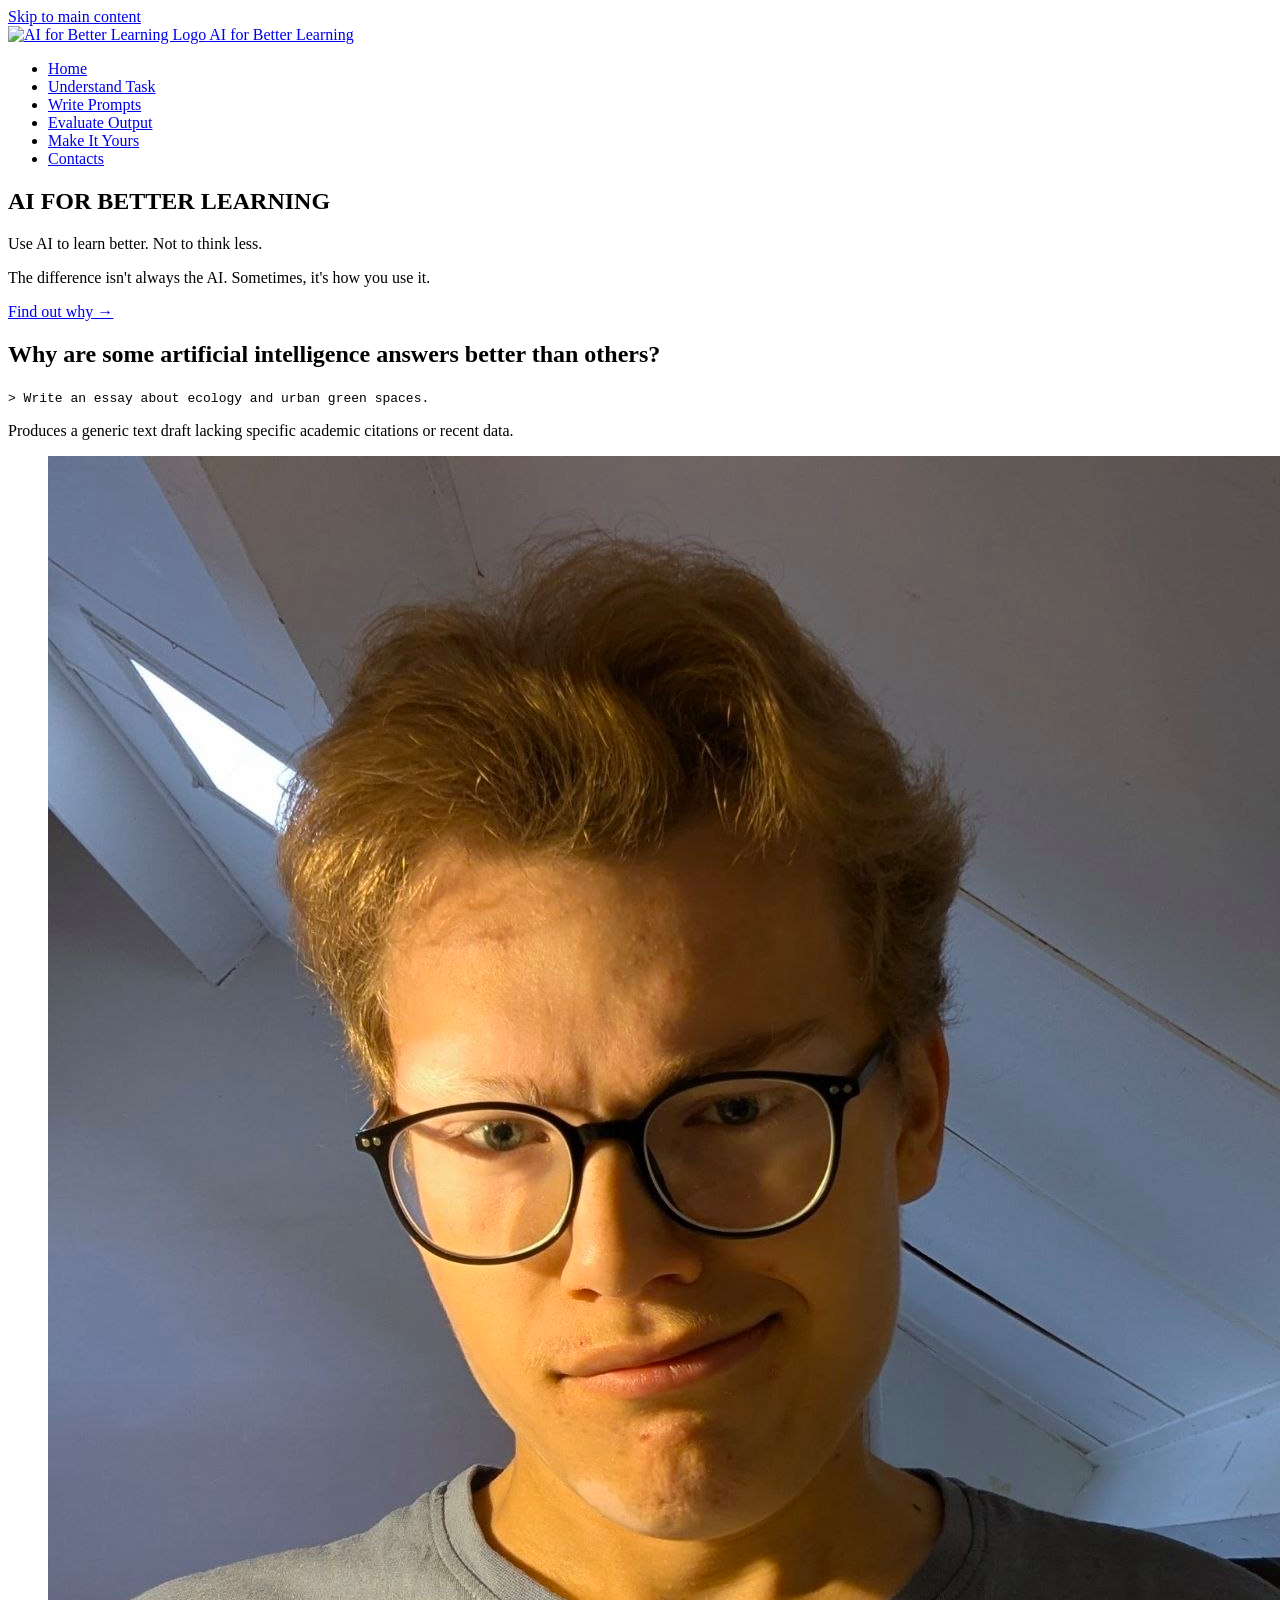
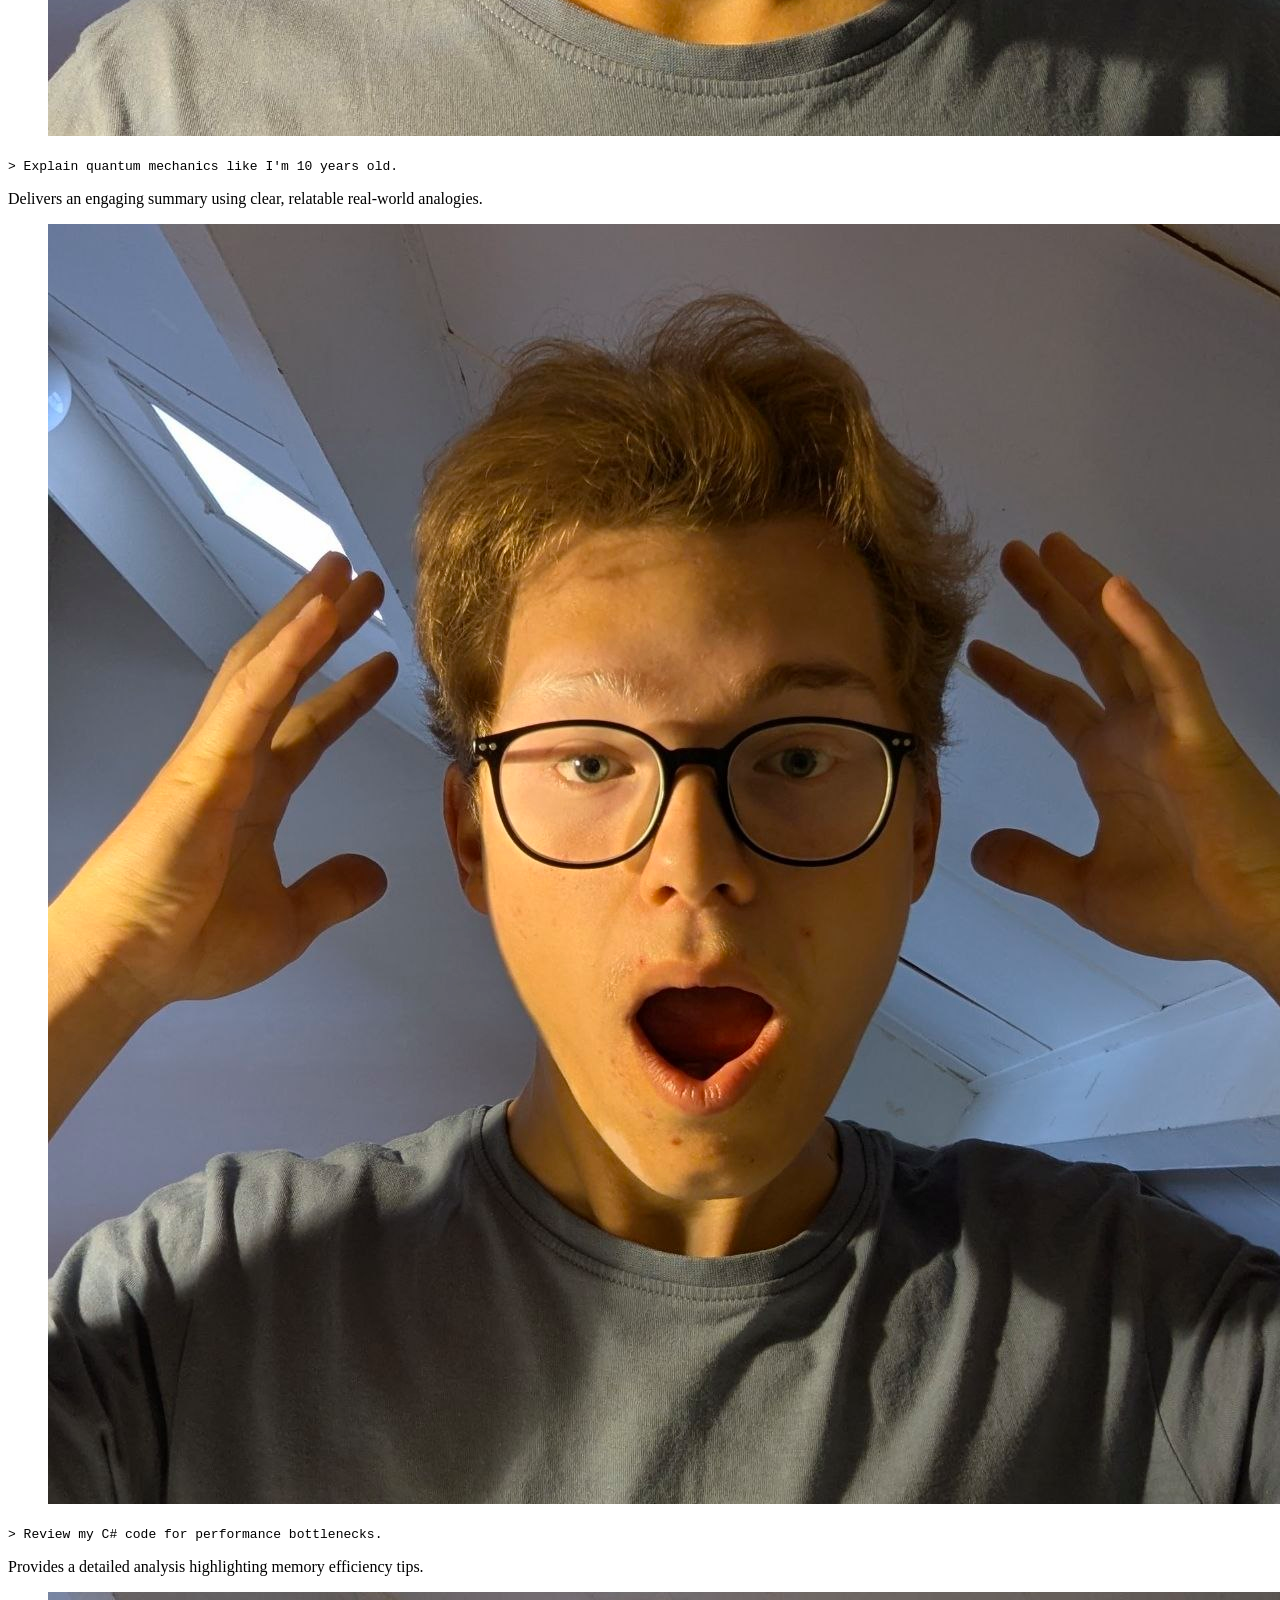
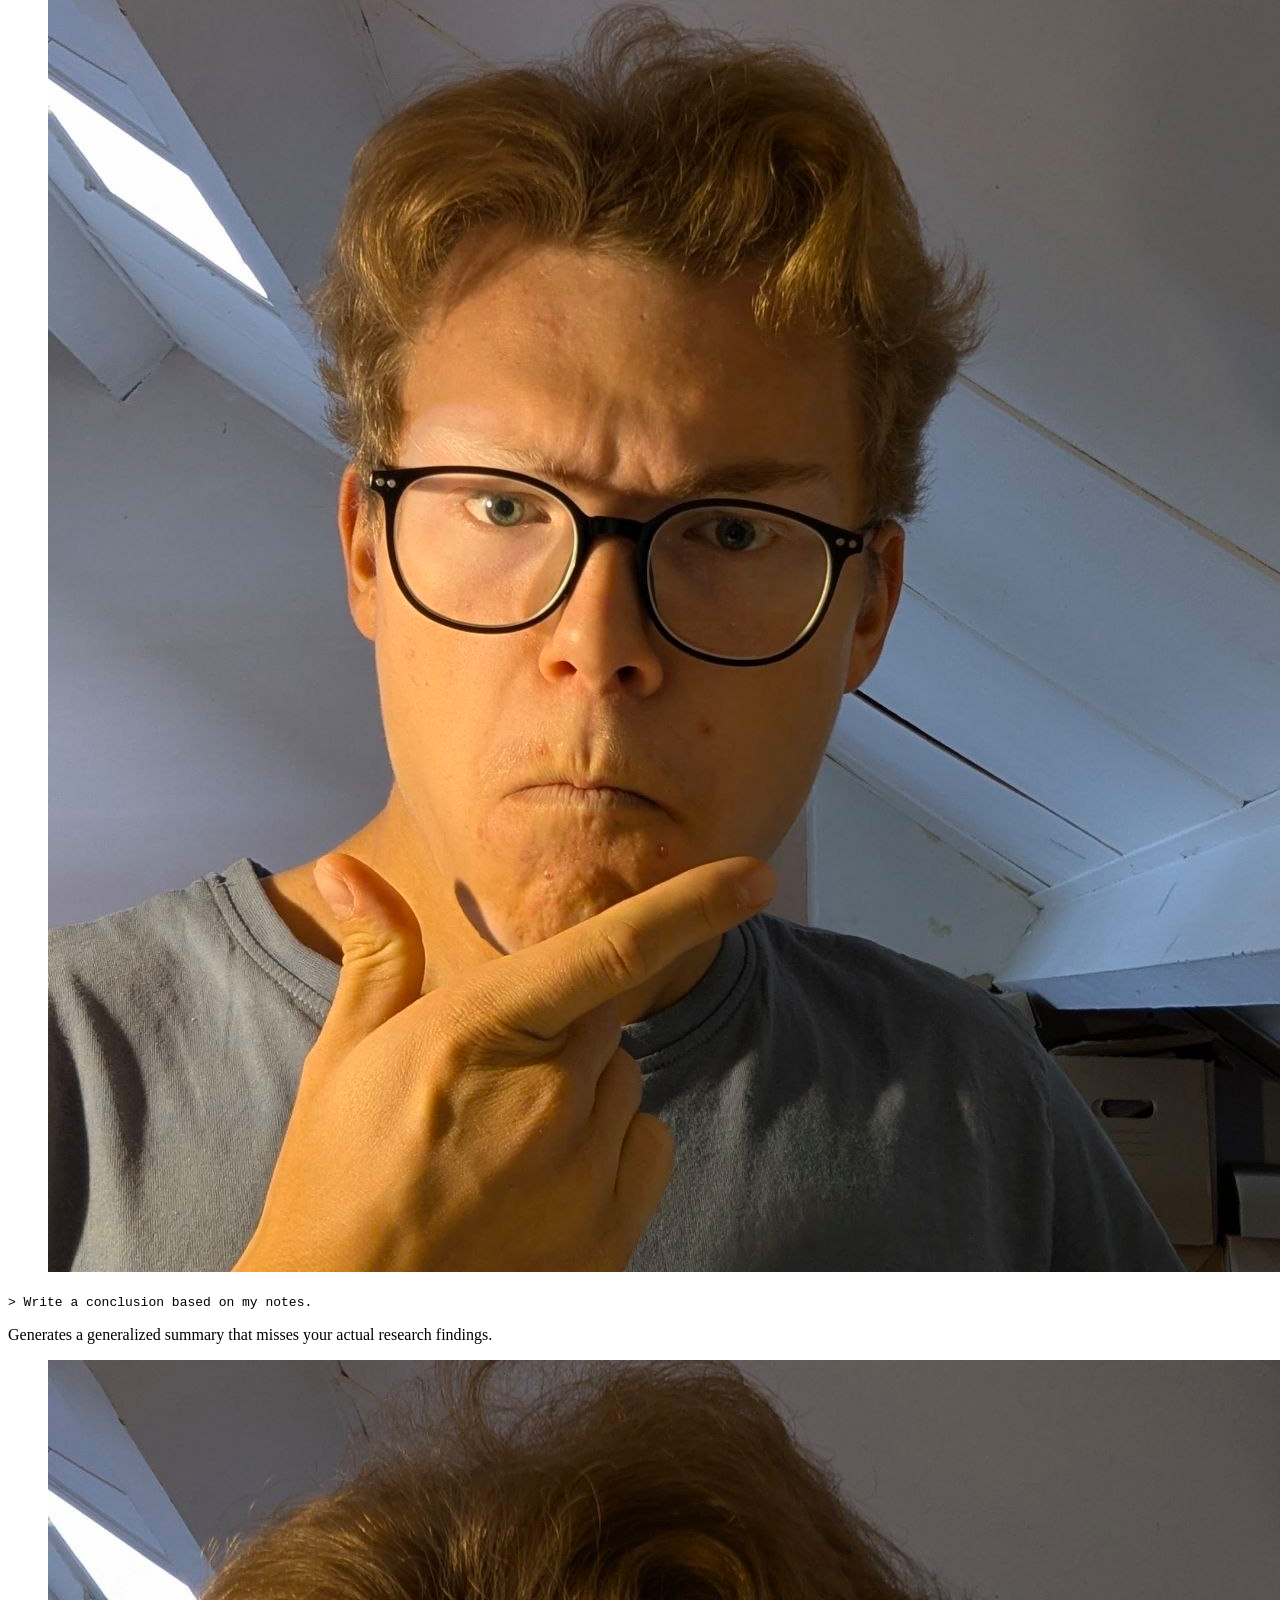
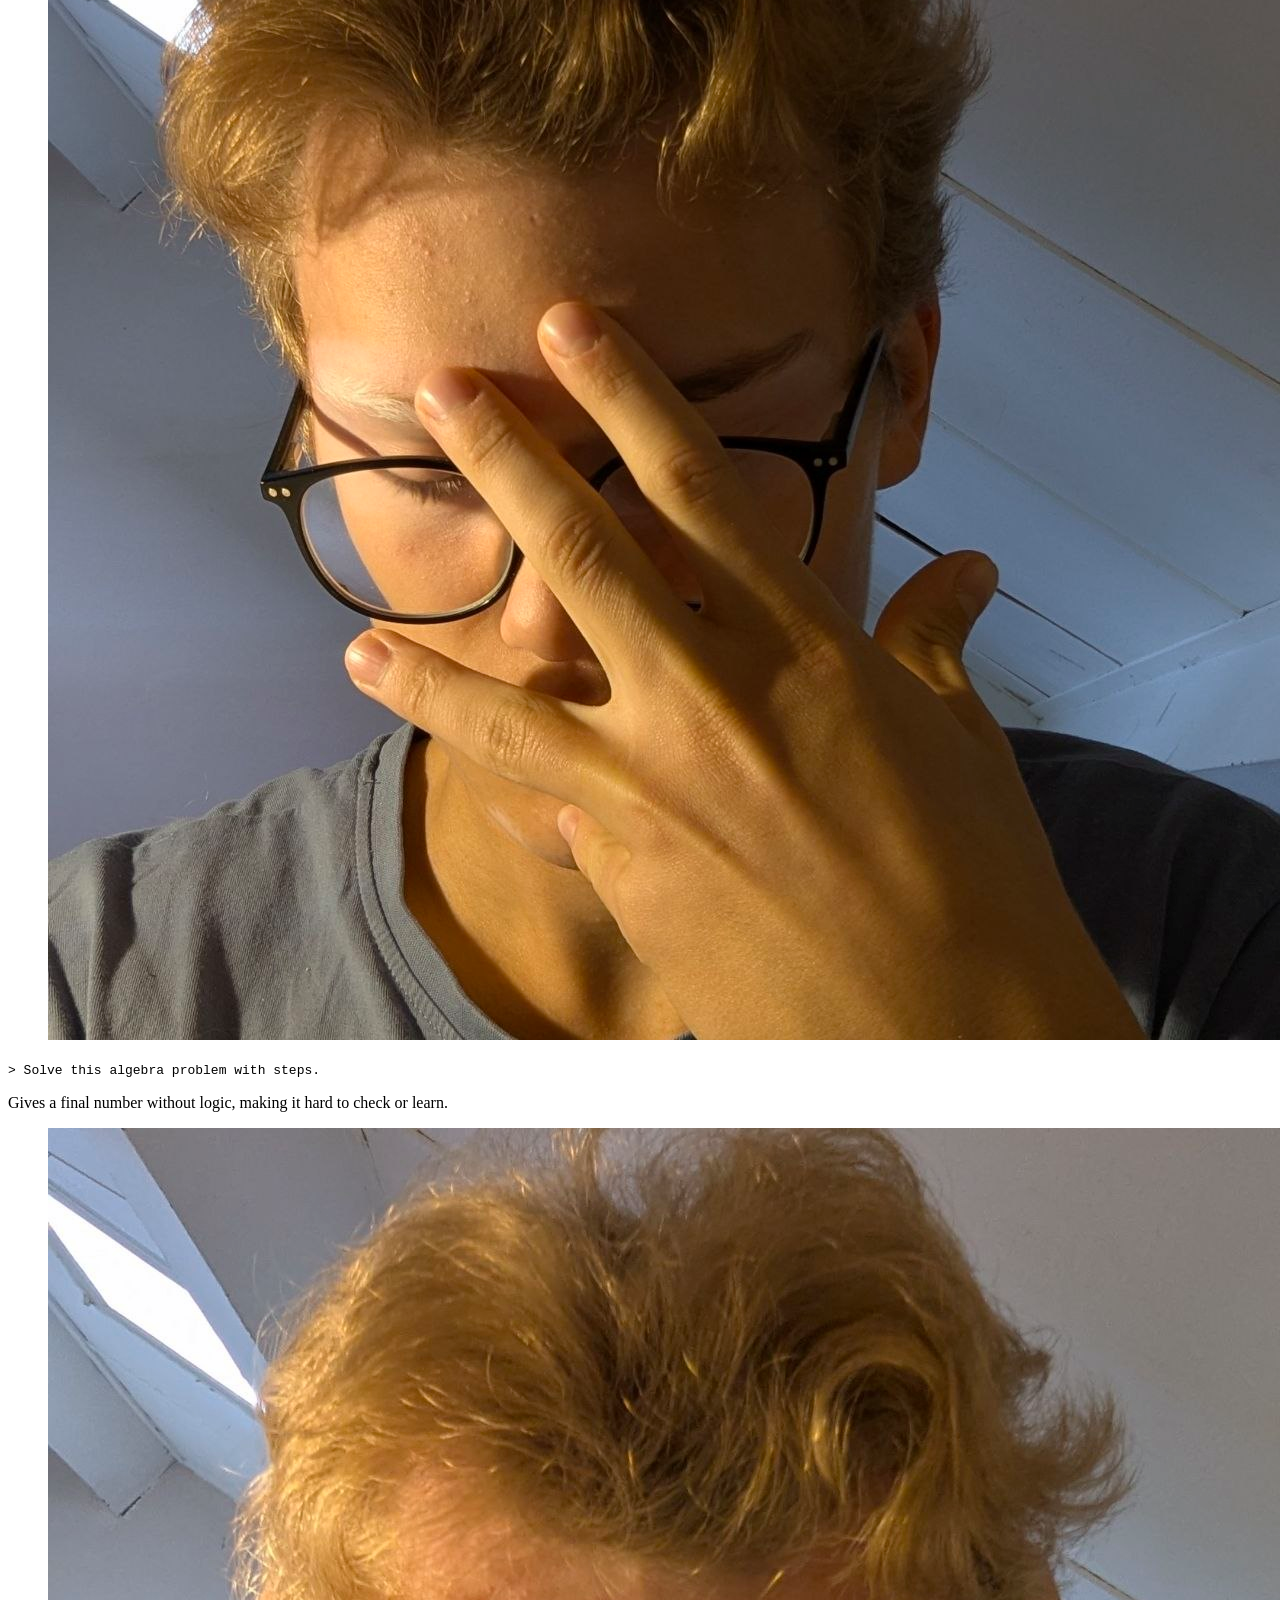
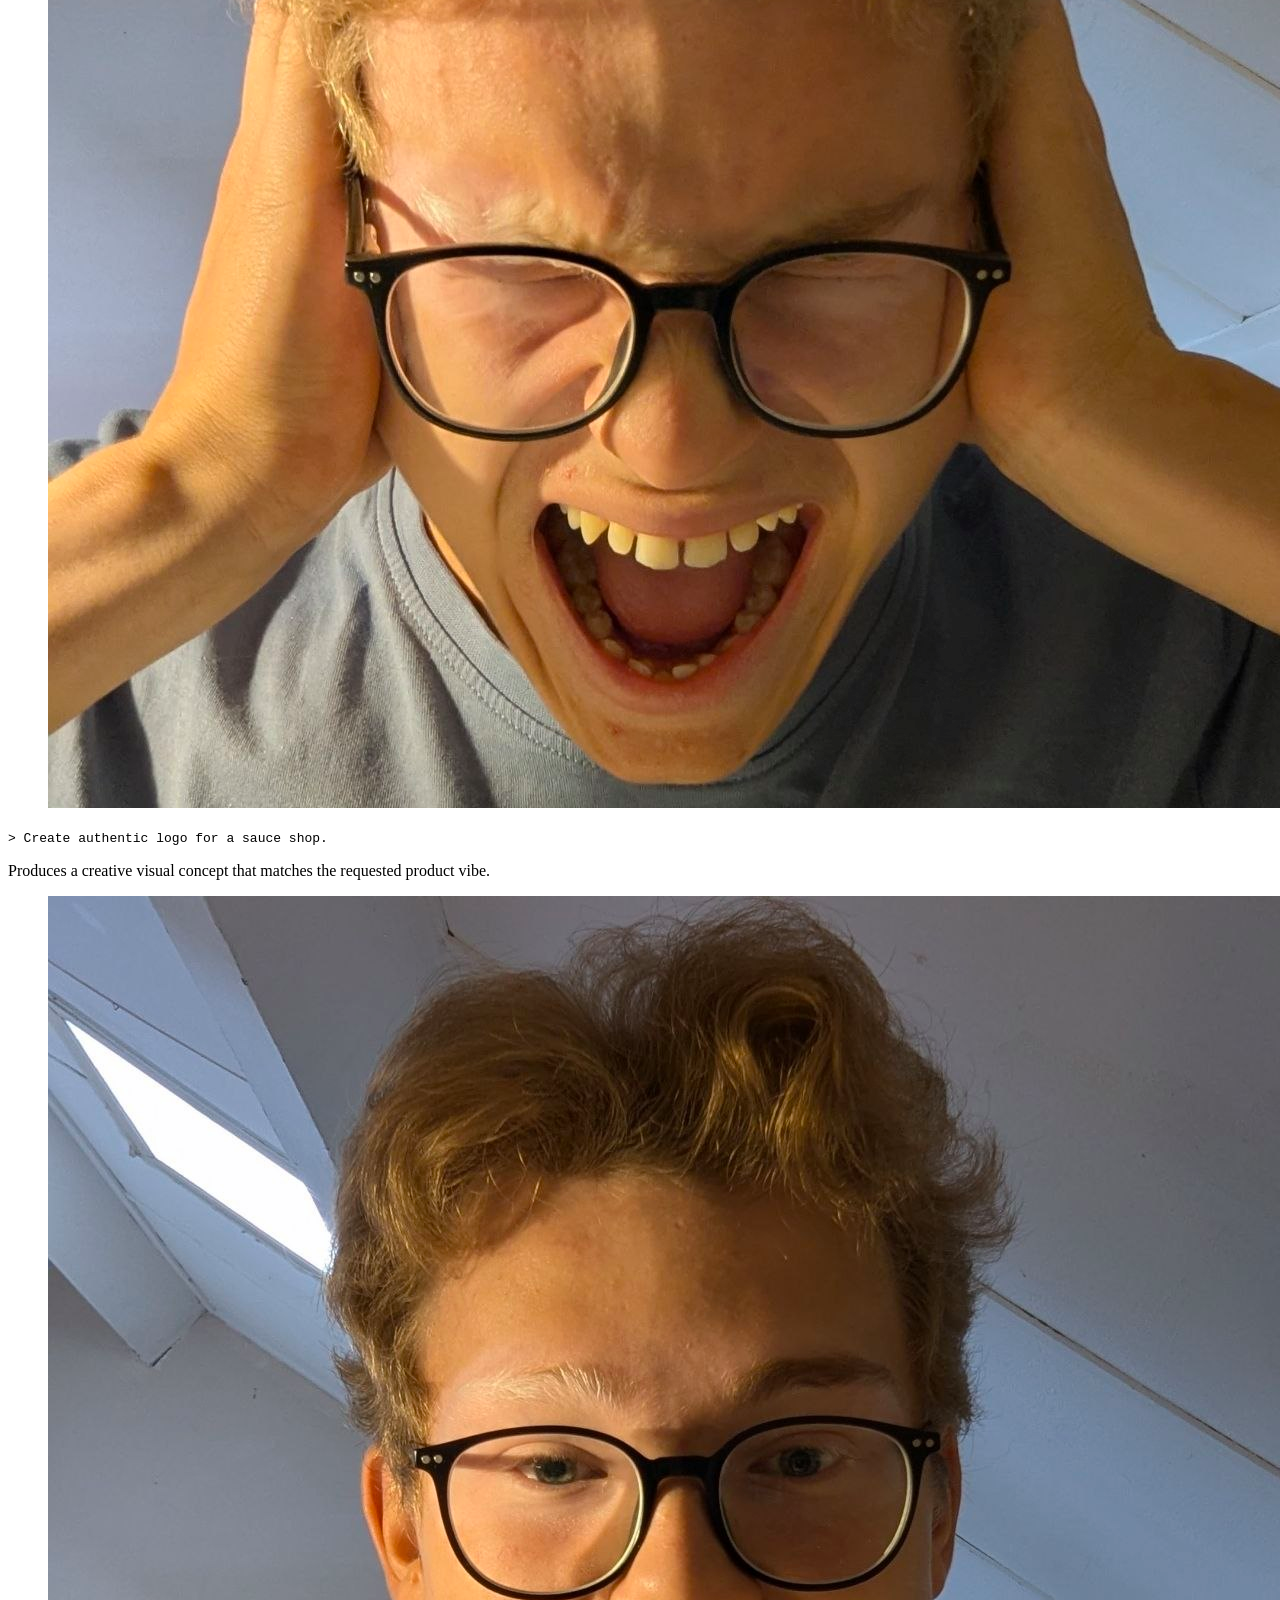
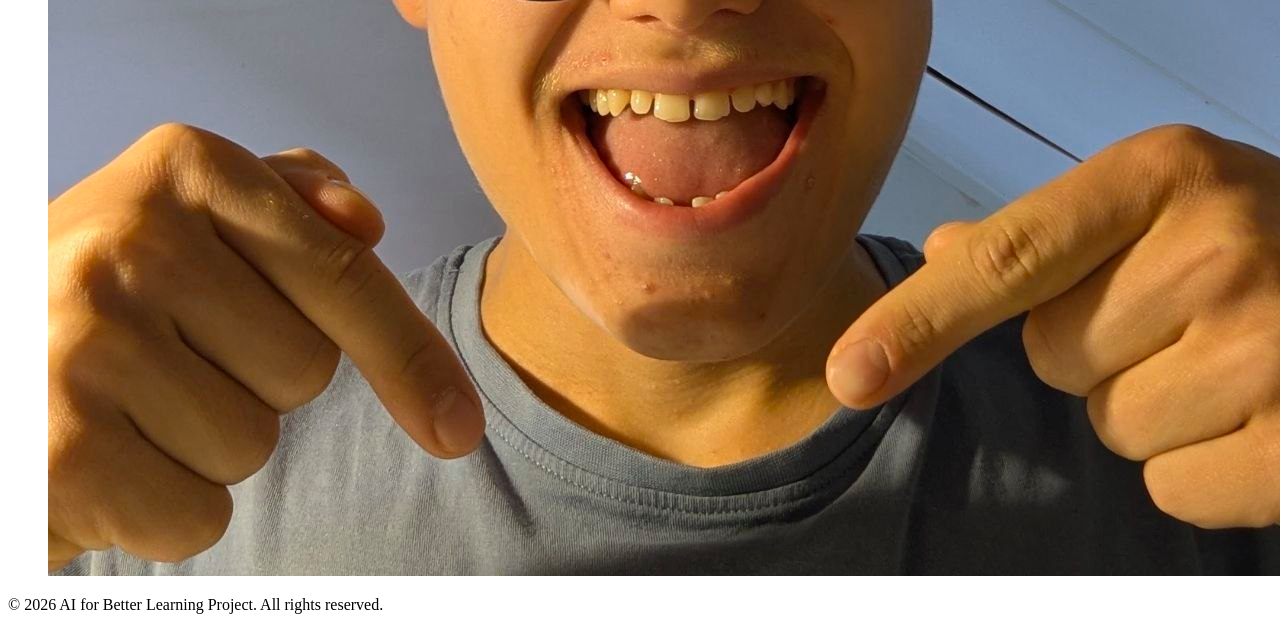
==== index.html @ 475205f5 "Added home page structure and layout Got the general structural elements in place. By that I mean th" ====
<!doctype html>
<html lang="en">
  <head>
    <meta charset="utf-8" />
    <meta name="viewport" content="width=device-width, initial-scale=1.0" />
    <title>AI for Better Learning — Home</title>
    <meta
      name="description"
      content="Learn how to use AI responsibly as a student learning assistant without replacing critical thinking."
    />
    <link rel="stylesheet" href="css/style.css" />
  </head>
  <body>
    <!-- Accessibility Skip Link -->
    <a href="#main-content" class="skip-link">Skip to main content</a>

    <!-- Header & Navigation -->
    <header class="site-header">
      <nav class="main-nav" aria-label="Main Navigation">
        <!-- Real Image Logo -->
        <a href="index.html" class="logo-container">
          <img
            src="img/logo.png"
            alt="AI for Better Learning Logo"
            class="logo-icon"
          />
          <span class="logo-text">AI for Better Learning</span>
        </a>

        <ul class="nav-links">
          <li>
            <a href="index.html" class="active" aria-current="page">Home</a>
          </li>
          <li><a href="understand_task.html">Understand Task</a></li>
          <li><a href="write_better_prompts.html">Write Prompts</a></li>
          <li><a href="evaluate_output.html">Evaluate Output</a></li>
          <li><a href="make_it_yours.html">Make It Yours</a></li>
          <li><a href="contacts.html">Contacts</a></li>
        </ul>
      </nav>
    </header>

    <!-- Main Content -->
    <main id="main-content" class="home-page">
      <!-- Top Hero Section -->
      <section class="hero-home-centered">
        <h1>AI FOR BETTER LEARNING</h1>
        <p class="hero-subtitle">Use AI to learn better. Not to think less.</p>
        <p class="hero-description">
          The difference isn't always the AI. Sometimes, it's how you use it.
        </p>

        <p class="hero-cta-wrapper">
          <a href="understand_task.html" class="btn-hero"
            >Find out why &rarr;</a
          >
        </p>
      </section>

      <!-- Prompts Showcase Section (Strictly 3 Columns, 6 Cards) -->
      <section class="prompts-showcase-section">
        <h2 class="showcase-title">
          Why are some artificial intelligence answers better than others?
        </h2>

        <div class="prompts-grid-horizontal">
          <!-- Card 1 -->
          <article class="prompt-card">
            <header class="prompt-header">
              <code
                >&gt; Write an essay about ecology and urban green spaces.</code
              >
            </header>
            <p>
              Produces a generic text draft lacking specific academic citations
              or recent data.
            </p>
            <footer class="prompt-footer">
              <figure class="card-visual">
                <img
                  src="img/Smirk.png"
                  alt="Illustration representing smirk expression"
                />
              </figure>
            </footer>
          </article>

          <!-- Card 2 -->
          <article class="prompt-card">
            <header class="prompt-header">
              <code>&gt; Explain quantum mechanics like I'm 10 years old.</code>
            </header>
            <p>
              Delivers an engaging summary using clear, relatable real-world
              analogies.
            </p>
            <footer class="prompt-footer">
              <figure class="card-visual">
                <img
                  src="img/Surprised.png"
                  alt="Illustration representing surprised expression"
                />
              </figure>
            </footer>
          </article>

          <!-- Card 3 -->
          <article class="prompt-card">
            <header class="prompt-header">
              <code>&gt; Review my C# code for performance bottlenecks.</code>
            </header>
            <p>
              Provides a detailed analysis highlighting memory efficiency tips.
            </p>
            <footer class="prompt-footer">
              <figure class="card-visual">
                <img
                  src="img/Thinking.png"
                  alt="Illustration representing thinking process"
                />
              </figure>
            </footer>
          </article>

          <!-- Card 4 -->
          <article class="prompt-card">
            <header class="prompt-header">
              <code>&gt; Write a conclusion based on my notes.</code>
            </header>
            <p>
              Generates a generalized summary that misses your actual research
              findings.
            </p>
            <footer class="prompt-footer">
              <figure class="card-visual">
                <img
                  src="img/Facepalm.png"
                  alt="Illustration representing facepalm expression"
                />
              </figure>
            </footer>
          </article>

          <!-- Card 5 -->
          <article class="prompt-card">
            <header class="prompt-header">
              <code>&gt; Solve this algebra problem with steps.</code>
            </header>
            <p>
              Gives a final number without logic, making it hard to check or
              learn.
            </p>
            <footer class="prompt-footer">
              <figure class="card-visual">
                <img
                  src="img/Screaming.png"
                  alt="Illustration representing screaming expression"
                />
              </figure>
            </footer>
          </article>

          <!-- Card 6 -->
          <article class="prompt-card">
            <header class="prompt-header">
              <code>&gt; Create authentic logo for a sauce shop.</code>
            </header>
            <p>
              Produces a creative visual concept that matches the requested
              product vibe.
            </p>
            <footer class="prompt-footer">
              <figure class="card-visual">
                <img
                  src="img/Joyful.png"
                  alt="Illustration of creative success"
                />
              </figure>
            </footer>
          </article>
        </div>
      </section>
    </main>

    <!-- Footer -->
    <footer class="site-footer">
      <p>&copy; 2026 AI for Better Learning Project. All rights reserved.</p>
    </footer>
  </body>
</html>
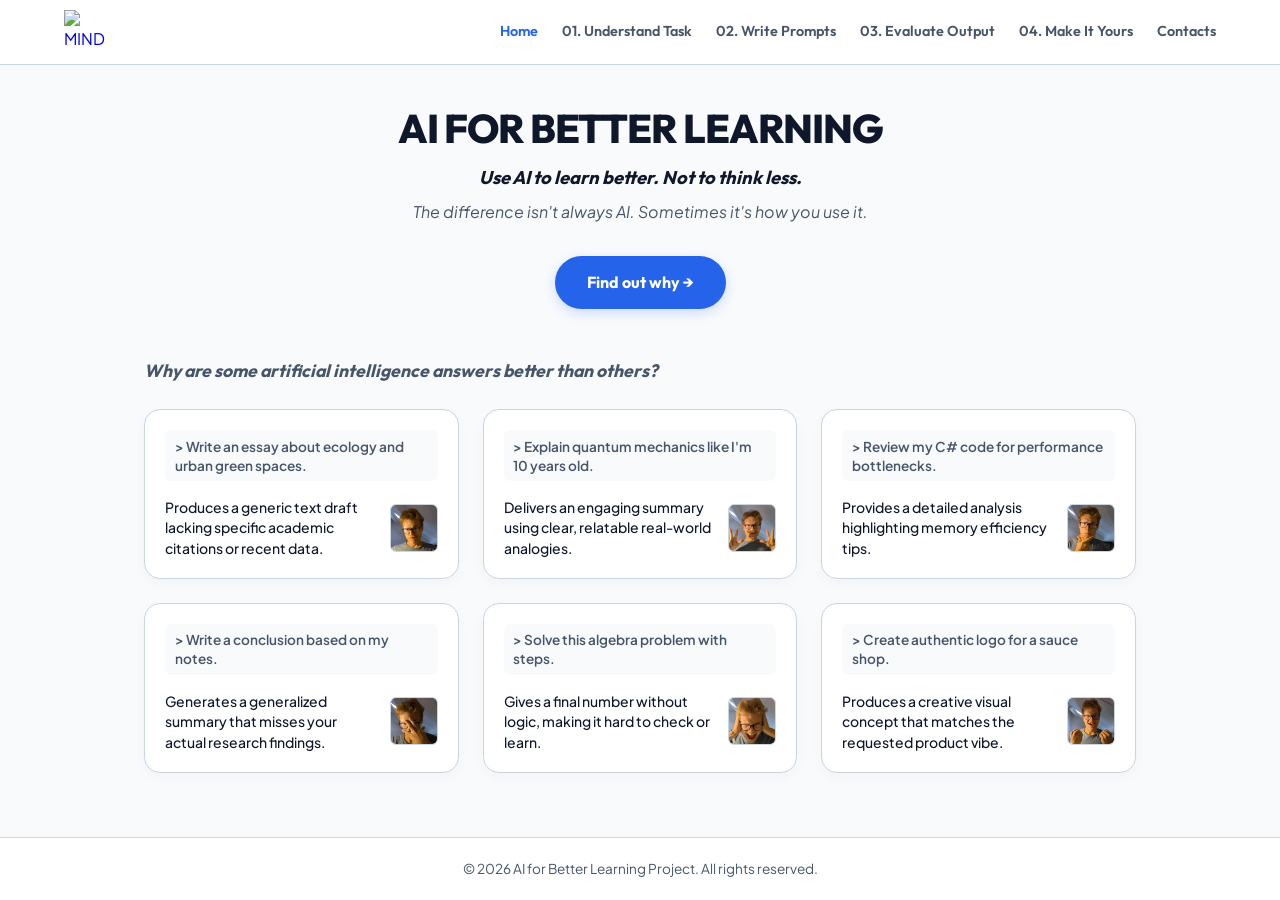
==== commit 8e7cdb98: "Finally, finished with first (home) page The homepage is now adapted for both desktop and mobile. It" ====
--- a/index.html
+++ b/index.html
@@ -3,11 +3,11 @@
   <head>
     <meta charset="utf-8" />
     <meta name="viewport" content="width=device-width, initial-scale=1.0" />
-    <title>AI for Better Learning — Home</title>
     <meta
       name="description"
-      content="Learn how to use AI responsibly as a student learning assistant without replacing critical thinking."
+      content="Learn how to use AI responsibly as a student for learning purposes without replacing your own critical thinking ability."
     />
+    <title>AI for Better Learning</title>
     <link rel="stylesheet" href="css/style.css" />
   </head>
   <body>
@@ -17,168 +17,170 @@
     <!-- Header & Navigation -->
     <header class="site-header">
       <nav class="main-nav" aria-label="Main Navigation">
-        <!-- Real Image Logo -->
+        <!-- Logo -->
         <a href="index.html" class="logo-container">
-          <img
-            src="img/logo.png"
-            alt="AI for Better Learning Logo"
-            class="logo-icon"
-          />
-          <span class="logo-text">AI for Better Learning</span>
+          <img src="img/logo.png" alt="MIND aid logo" class="logo-icon" />
         </a>
 
-        <ul class="nav-links">
+        <!-- Desktop Navigation -->
+        <ul class="desktop-nav-links">
           <li>
             <a href="index.html" class="active" aria-current="page">Home</a>
           </li>
-          <li><a href="understand_task.html">Understand Task</a></li>
-          <li><a href="write_better_prompts.html">Write Prompts</a></li>
-          <li><a href="evaluate_output.html">Evaluate Output</a></li>
-          <li><a href="make_it_yours.html">Make It Yours</a></li>
+          <li><a href="understand_task.html">01. Understand Task</a></li>
+          <li><a href="write_better_prompts.html">02. Write Prompts</a></li>
+          <li><a href="evaluate_output.html">03. Evaluate Output</a></li>
+          <li><a href="make_it_yours.html">04. Make It Yours</a></li>
           <li><a href="contacts.html">Contacts</a></li>
         </ul>
+
+        <!-- Mobile Navigation -->
+        <details class="mobile-menu-details">
+          <summary class="burger-button" aria-label="Toggle navigation menu">
+            <span aria-hidden="true">☰</span>
+          </summary>
+          <ul class="mobile-nav-links">
+            <li>
+              <a href="index.html" class="active" aria-current="page">Home</a>
+            </li>
+            <li><a href="understand_task.html">01. Understand Task</a></li>
+            <li><a href="write_better_prompts.html">02. Write Prompts</a></li>
+            <li><a href="evaluate_output.html">03. Evaluate Output</a></li>
+            <li><a href="make_it_yours.html">04. Make It Yours</a></li>
+            <li><a href="contacts.html">Contacts</a></li>
+          </ul>
+        </details>
       </nav>
     </header>
 
     <!-- Main Content -->
     <main id="main-content" class="home-page">
-      <!-- Top Hero Section -->
+      <!-- Hero Section -->
       <section class="hero-home-centered">
         <h1>AI FOR BETTER LEARNING</h1>
         <p class="hero-subtitle">Use AI to learn better. Not to think less.</p>
         <p class="hero-description">
-          The difference isn't always the AI. Sometimes, it's how you use it.
+          The difference isn't always AI. Sometimes it's how you use it.
         </p>
-
-        <p class="hero-cta-wrapper">
-          <a href="understand_task.html" class="btn-hero"
-            >Find out why &rarr;</a
-          >
-        </p>
+        <a href="understand_task.html" class="button-hero">Find out why →</a>
       </section>
 
-      <!-- Prompts Showcase Section (Strictly 3 Columns, 6 Cards) -->
+      <!-- Prompts Showcase Section -->
       <section class="prompts-showcase-section">
         <h2 class="showcase-title">
           Why are some artificial intelligence answers better than others?
         </h2>
 
-        <div class="prompts-grid-horizontal">
+        <section class="prompts-grid-horizontal">
           <!-- Card 1 -->
           <article class="prompt-card">
             <header class="prompt-header">
               <code
-                >&gt; Write an essay about ecology and urban green spaces.</code
+                >> Write an essay about ecology and urban green spaces.</code
               >
             </header>
             <p>
               Produces a generic text draft lacking specific academic citations
               or recent data.
             </p>
-            <footer class="prompt-footer">
-              <figure class="card-visual">
-                <img
-                  src="img/Smirk.png"
-                  alt="Illustration representing smirk expression"
-                />
-              </figure>
-            </footer>
+            <figure class="card-visual">
+              <img
+                src="img/Smirk.png"
+                alt="A personalized facial expression showing staying skeptical after mixed response."
+                class="reaction-img"
+              />
+            </figure>
           </article>
 
           <!-- Card 2 -->
           <article class="prompt-card">
             <header class="prompt-header">
-              <code>&gt; Explain quantum mechanics like I'm 10 years old.</code>
+              <code>> Explain quantum mechanics like I'm 10 years old.</code>
             </header>
             <p>
               Delivers an engaging summary using clear, relatable real-world
               analogies.
             </p>
-            <footer class="prompt-footer">
-              <figure class="card-visual">
-                <img
-                  src="img/Surprised.png"
-                  alt="Illustration representing surprised expression"
-                />
-              </figure>
-            </footer>
+            <figure class="card-visual">
+              <img
+                src="img/Victory.png"
+                alt="A personalized facial expression showing satisfaction of achieving a goal because of useful response."
+                class="reaction-img"
+              />
+            </figure>
           </article>
 
           <!-- Card 3 -->
           <article class="prompt-card">
             <header class="prompt-header">
-              <code>&gt; Review my C# code for performance bottlenecks.</code>
+              <code>> Review my C# code for performance bottlenecks.</code>
             </header>
             <p>
               Provides a detailed analysis highlighting memory efficiency tips.
             </p>
-            <footer class="prompt-footer">
-              <figure class="card-visual">
-                <img
-                  src="img/Thinking.png"
-                  alt="Illustration representing thinking process"
-                />
-              </figure>
-            </footer>
+            <figure class="card-visual">
+              <img
+                src="img/Thinking.png"
+                alt="A personalized facial expression showing thinking process after meaningful response."
+                class="reaction-img"
+              />
+            </figure>
           </article>
 
           <!-- Card 4 -->
           <article class="prompt-card">
             <header class="prompt-header">
-              <code>&gt; Write a conclusion based on my notes.</code>
+              <code>> Write a conclusion based on my notes.</code>
             </header>
             <p>
               Generates a generalized summary that misses your actual research
               findings.
             </p>
-            <footer class="prompt-footer">
-              <figure class="card-visual">
-                <img
-                  src="img/Facepalm.png"
-                  alt="Illustration representing facepalm expression"
-                />
-              </figure>
-            </footer>
+            <figure class="card-visual">
+              <img
+                src="img/Facepalm.png"
+                alt="A personalized facial expression showing deep disappointment in response."
+                class="reaction-img"
+              />
+            </figure>
           </article>
 
           <!-- Card 5 -->
           <article class="prompt-card">
             <header class="prompt-header">
-              <code>&gt; Solve this algebra problem with steps.</code>
+              <code>> Solve this algebra problem with steps.</code>
             </header>
             <p>
               Gives a final number without logic, making it hard to check or
               learn.
             </p>
-            <footer class="prompt-footer">
-              <figure class="card-visual">
-                <img
-                  src="img/Screaming.png"
-                  alt="Illustration representing screaming expression"
-                />
-              </figure>
-            </footer>
+            <figure class="card-visual">
+              <img
+                src="img/Screaming.png"
+                alt="A personalized facial expression showing a wide open mouth from anger from misleading response."
+                class="reaction-img"
+              />
+            </figure>
           </article>
 
           <!-- Card 6 -->
           <article class="prompt-card">
             <header class="prompt-header">
-              <code>&gt; Create authentic logo for a sauce shop.</code>
+              <code>> Create authentic logo for a sauce shop.</code>
             </header>
             <p>
               Produces a creative visual concept that matches the requested
               product vibe.
             </p>
-            <footer class="prompt-footer">
-              <figure class="card-visual">
-                <img
-                  src="img/Joyful.png"
-                  alt="Illustration of creative success"
-                />
-              </figure>
-            </footer>
+            <figure class="card-visual">
+              <img
+                src="img/Hyped.png"
+                alt="A personalized facial expression showing intense excitement after incredible response."
+                class="reaction-img"
+              />
+            </figure>
           </article>
-        </div>
+        </section>
       </section>
     </main>
 
--- a/css/style.css
+++ b/css/style.css
@@ -0,0 +1,415 @@
+@import url('https://fonts.googleapis.com/css2?family=Outfit:wght@100..900&family=Plus+Jakarta+Sans:ital,wght@0,200..800;1,200..800&display=swap');
+
+/* Root Variables */
+:root {
+    --font-heading: 'Outfit', system-ui, sans-serif;
+    --font-body: 'Plus Jakarta Sans', system-ui, sans-serif;
+    --brand-blue: #2563eb;
+    --brand-blue-hover: #1d4ed8;
+    --text-primary: #0f172a;
+    --text-muted: #475569;
+    --background-color: #f8fafc;
+    --card-background: #ffffff;
+    --border-light: #cbd5e1;
+    --radius-md: 1rem;
+    --radius-pill: 9999px;
+    --shadow-sm: 0 4px 12px rgba(0, 0, 0, 0.03);
+    --shadow-md: 0 6px 16px rgba(0, 0, 0, 0.06);
+}
+
+/* Global Reset */
+* {
+    box-sizing: border-box;
+    margin: 0;
+    padding: 0;
+}
+
+body {
+    font-family: var(--font-body);
+    background-color: var(--background-color);
+    color: var(--text-primary);
+    line-height: 1.6;
+}
+
+/* Accessibility Skip Link */
+.skip-link {
+    position: absolute;
+    top: -9999px;
+    left: -9999px;
+    background: var(--brand-blue);
+    color: white;
+    padding: 0.5rem 1rem;
+    z-index: 100;
+    text-decoration: none;
+    font-weight: 700;
+}
+
+.skip-link:focus {
+    top: 0;
+    left: 0;
+}
+
+/* Header & Navigation */
+.site-header {
+    background-color: #ffffff;
+    border-bottom: 1px solid var(--border-light);
+    position: sticky;
+    top: 0;
+}
+
+.main-nav {
+    max-width: 75rem;
+    margin: 0 auto;
+    padding: 0.6rem 1.5rem;
+    display: flex;
+    justify-content: space-between;
+    align-items: center;
+}
+
+/* Logo */
+.logo-container {
+    display: inline-flex;
+    align-items: center;
+    text-decoration: none;
+    flex-shrink: 0;
+}
+
+.logo-icon {
+    width: 2.8rem;
+    height: 2.8rem;
+    object-fit: contain;
+}
+
+/* Desktop Navigation */
+.desktop-nav-links {
+    display: flex;
+    list-style: none;
+    align-items: center;
+    justify-content: flex-end;
+    gap: 1.5rem;
+}
+
+.desktop-nav-links a {
+    display: block;
+    text-decoration: none;
+    font-family: var(--font-heading);
+    font-size: 0.9rem;
+    font-weight: 600;
+    color: var(--text-muted);
+    white-space: nowrap;
+}
+
+.desktop-nav-links a:hover,
+.desktop-nav-links a.active {
+    color: var(--brand-blue);
+}
+
+/* Mobile Navigation */
+.mobile-menu-details {
+    display: none;
+}
+
+.burger-button {
+    display: none;
+}
+
+/* Keyboard Accessibility */
+.desktop-nav-links a:focus-visible,
+.mobile-nav-links a:focus-visible,
+.burger-button:focus-visible,
+.logo-container:focus-visible {
+    outline: 2px solid var(--brand-blue);
+    outline-offset: 4px;
+    border-radius: 0.25rem;
+}
+
+/* Main Layout */
+.home-page {
+    max-width: 65rem;
+    margin: 0 auto;
+    padding: 0 1.5rem;
+}
+
+/* Hero Section */
+.hero-home-centered {
+    text-align: center;
+    padding: 2.5rem 1rem 3rem 1rem;
+    max-width: 45rem;
+    margin: 0 auto;
+}
+
+.hero-home-centered h1 {
+    font-family: var(--font-heading);
+    font-size: 2.5rem;
+    font-weight: 800;
+    letter-spacing: -0.025em;
+    color: var(--text-primary);
+    line-height: 1.15;
+    margin-bottom: 0.75rem;
+}
+
+.hero-home-centered .hero-subtitle {
+    font-family: var(--font-heading);
+    font-size: 1.15rem;
+    font-weight: 700;
+    color: var(--text-primary);
+    margin-bottom: 0.4rem;
+    font-style: italic;
+}
+
+.hero-home-centered .hero-description {
+    font-size: 1rem;
+    color: var(--text-muted);
+    margin-bottom: 2rem;
+    font-style: italic;
+}
+
+/* CTA Button */
+.button-hero {
+    display: inline-block;
+    background-color: var(--brand-blue);
+    color: #ffffff;
+    font-weight: 700;
+    font-size: 1rem;
+    padding: 0.85rem 2rem;
+    border-radius: var(--radius-pill);
+    text-decoration: none;
+    font-family: var(--font-heading);
+    box-shadow: 0 4px 12px rgba(37, 99, 235, 0.2);
+}
+
+.button-hero:hover {
+    background-color: var(--brand-blue-hover);
+    transform: translateY(-2px);
+}
+
+/* Prompts Showcase Section */
+.prompts-showcase-section {
+    margin-bottom: 4rem;
+}
+
+.showcase-title {
+    font-family: var(--font-heading);
+    font-size: 1.1rem;
+    font-weight: 700;
+    color: var(--text-muted);
+    margin-bottom: 1.5rem;
+    font-style: italic;
+}
+
+/* Prompts Grid */
+.prompts-grid-horizontal {
+    display: grid;
+    grid-template-columns: repeat(3, 1fr);
+    gap: 1.5rem;
+}
+
+/* Prompt Cards */
+.prompt-card {
+    background-color: var(--card-background);
+    border: 1px solid var(--border-light);
+    border-radius: var(--radius-md);
+    padding: 1.25rem;
+    box-shadow: var(--shadow-sm);
+    display: grid;
+    grid-template-columns: 1fr auto;
+    grid-template-rows: auto auto;
+    column-gap: 1rem;
+    row-gap: 1rem;
+    align-items: center;
+}
+
+.prompt-card:hover {
+    transform: translateY(-0.15rem);
+    box-shadow: var(--shadow-md);
+}
+
+/* Prompt Header */
+.prompt-header {
+    grid-column: 1 / -1;
+}
+
+.prompt-header code {
+    font-family: var(--font-body);
+    font-size: 0.85rem;
+    color: #475569;
+    background-color: #f8fafc;
+    padding: 0.4rem 0.6rem;
+    border-radius: 0.375rem;
+    display: block;
+    font-weight: 600;
+    line-height: 1.4;
+}
+
+/* Answer on the Left */
+.prompt-card>p {
+    font-size: 0.875rem;
+    color: var(--text-primary);
+    font-weight: 500;
+    line-height: 1.45;
+    grid-column: 1;
+    grid-row: 2;
+    margin: 0;
+}
+
+/* Illustration on the Right */
+.prompt-card>.card-visual {
+    grid-column: 2;
+    grid-row: 2;
+    margin: 0;
+    align-self: center;
+}
+
+.card-visual img {
+    display: block;
+    width: auto;
+    max-width: 4.8rem;
+    height: 3rem;
+    object-fit: contain;
+    border-radius: 0.375rem;
+    border: 1px solid var(--border-light);
+    background-color: var(--background-color);
+}
+
+/* Footer */
+.site-footer {
+    width: 100%;
+    background-color: #ffffff;
+    border-top: 1px solid var(--border-light);
+    text-align: center;
+    padding: 1.25rem 1.5rem;
+    color: var(--text-muted);
+    font-size: 0.85rem;
+    margin-top: 3rem;
+}
+
+/* Responsive Mobile Adaptation */
+@media (max-width: 48rem) {
+    .main-nav {
+        flex-direction: row;
+        justify-content: space-between;
+        align-items: center;
+        padding: 0.75rem 1rem;
+    }
+
+    .logo-icon {
+        width: 2.4rem;
+        height: 2.4rem;
+    }
+
+    .desktop-nav-links {
+        display: none;
+    }
+
+    .mobile-menu-details {
+        display: block;
+        position: relative;
+    }
+
+    .burger-button {
+        display: block;
+        list-style: none;
+        background: none;
+        border: none;
+        font-size: 1.8rem;
+        color: var(--text-primary);
+        cursor: pointer;
+        padding: 0.25rem;
+    }
+
+    .burger-button::-webkit-details-marker {
+        display: none;
+    }
+
+    .mobile-nav-links {
+        display: none;
+        list-style: none;
+    }
+
+    .mobile-menu-details[open] .mobile-nav-links {
+        display: flex;
+        flex-direction: column;
+        align-items: flex-start;
+        position: absolute;
+        top: calc(100% + 0.75rem);
+        right: -0.5rem;
+        width: 16rem;
+        padding: 1rem 1.25rem;
+        background-color: #ffffff;
+        border: 1px solid var(--border-light);
+        border-radius: 0.75rem;
+        box-shadow: 0 10px 25px rgba(0, 0, 0, 0.1);
+        gap: 0.75rem;
+    }
+
+    .mobile-nav-links li {
+        width: 100%;
+    }
+
+    .mobile-nav-links a {
+        display: block;
+        padding: 0.4rem 0;
+        text-decoration: none;
+        font-family: var(--font-heading);
+        font-size: 0.95rem;
+        font-weight: 600;
+        color: var(--text-muted);
+    }
+
+    .mobile-nav-links a:hover,
+    .mobile-nav-links a.active {
+        color: var(--brand-blue);
+    }
+
+    .hero-home-centered {
+        padding: 2rem 1rem;
+    }
+
+    .hero-home-centered h1 {
+        font-size: 1.85rem;
+    }
+
+    .prompts-grid-horizontal {
+        grid-template-columns: 1fr;
+        gap: 1.25rem;
+    }
+
+    .prompt-card {
+        padding: 1rem;
+        display: grid;
+        grid-template-columns: 1fr auto;
+        grid-template-rows: auto auto;
+        column-gap: 0.75rem;
+        row-gap: 0.75rem;
+        align-items: center;
+    }
+
+    .prompt-header {
+        grid-column: 1 / -1;
+    }
+
+    .prompt-card>p {
+        grid-column: 1;
+        grid-row: 2;
+        font-size: 0.85rem;
+        margin: 0;
+    }
+
+    .prompt-card>.card-visual {
+        grid-column: 2;
+        grid-row: 2;
+        margin: 0;
+        align-self: center;
+    }
+
+    .card-visual img {
+        max-width: 3.8rem;
+        height: 2.6rem;
+    }
+
+    .site-footer {
+        padding: 1rem;
+        font-size: 0.8rem;
+        text-align: center;
+    }
+}
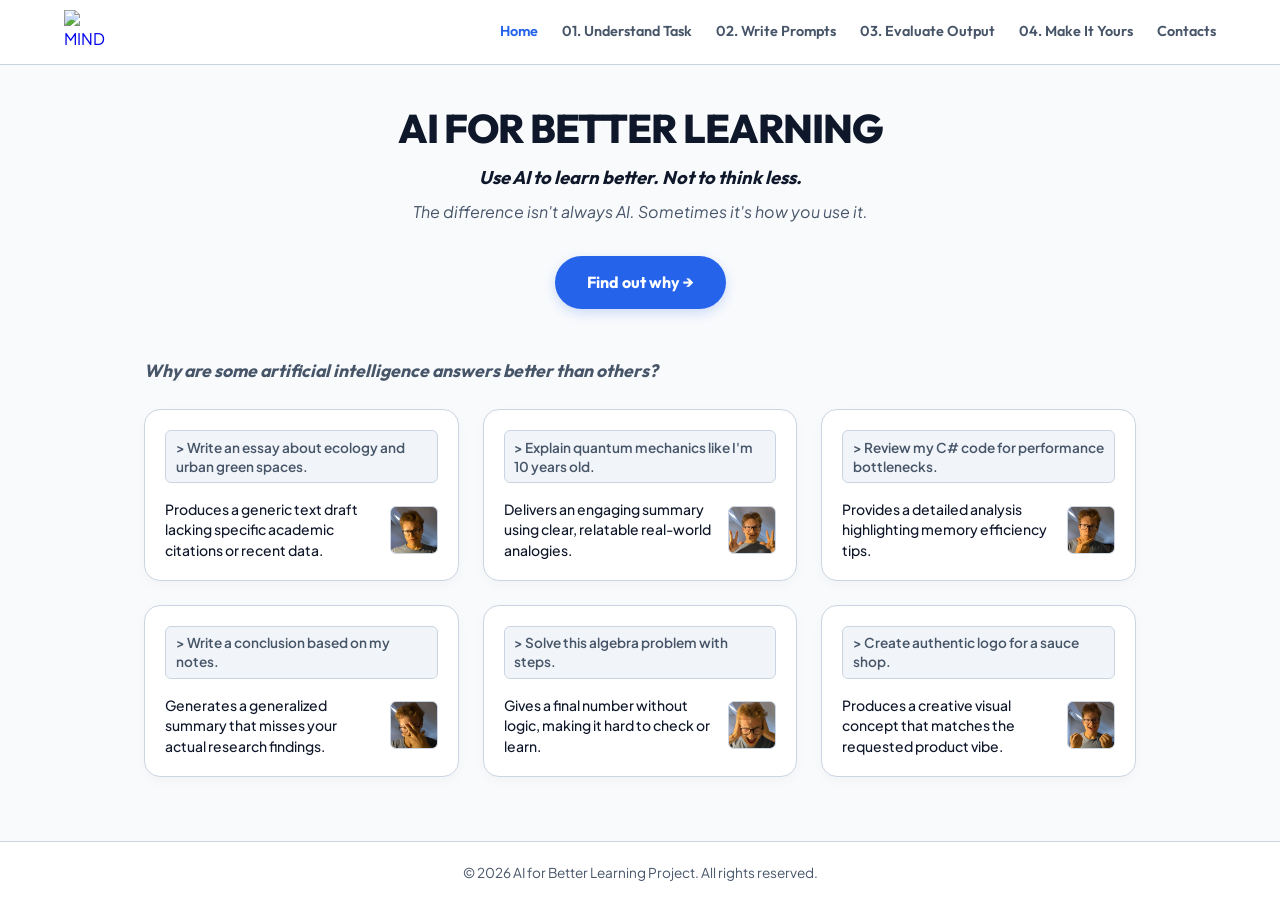
==== commit f67b1bab: "Added the Write Better Prompts page Implemented custom prompt examples and colour-coded ::first-lett" ====
--- a/index.html
+++ b/index.html
@@ -7,8 +7,14 @@
       name="description"
       content="Learn how to use AI responsibly as a student for learning purposes without replacing your own critical thinking ability."
     />
+    <meta
+      name="keywords"
+      content="Understand the task, Write better prompts, Evaluate AI output, Make it yours, Contact us"
+    />
+    <meta name="author" content="Nick Ivannikov" />
     <title>AI for Better Learning</title>
-    <link rel="stylesheet" href="css/style.css" />
+    <link rel="stylesheet" type="text/css" href="css/style.css" />
+    <link rel="icon" type="image/png" href="img/favicon.png" />
   </head>
   <body>
     <!-- Accessibility Skip Link -->
@@ -19,7 +25,12 @@
       <nav class="main-nav" aria-label="Main Navigation">
         <!-- Logo -->
         <a href="index.html" class="logo-container">
-          <img src="img/logo.png" alt="MIND aid logo" class="logo-icon" />
+          <img
+            src="img/logo.png"
+            alt="MIND aid logo"
+            title="Website logo"
+            class="logo-icon"
+          />
         </a>
 
         <!-- Desktop Navigation -->
@@ -62,7 +73,9 @@
         <p class="hero-description">
           The difference isn't always AI. Sometimes it's how you use it.
         </p>
-        <a href="understand_task.html" class="button-hero">Find out why →</a>
+        <a href="understand_task.html" class="button-hero"
+          >Find out why &rarr;</a
+        >
       </section>
 
       <!-- Prompts Showcase Section -->
@@ -76,7 +89,7 @@
           <article class="prompt-card">
             <header class="prompt-header">
               <code
-                >> Write an essay about ecology and urban green spaces.</code
+                >&gt; Write an essay about ecology and urban green spaces.</code
               >
             </header>
             <p>
@@ -87,15 +100,17 @@
               <img
                 src="img/Smirk.png"
                 alt="A personalized facial expression showing staying skeptical after mixed response."
-                class="reaction-img"
-              />
+                title="Smirk expression"
+                class="reaction-img"
+              />
+              <figcaption class="visually-hidden">Smirk expression</figcaption>
             </figure>
           </article>
 
           <!-- Card 2 -->
           <article class="prompt-card">
             <header class="prompt-header">
-              <code>> Explain quantum mechanics like I'm 10 years old.</code>
+              <code>&gt; Explain quantum mechanics like I'm 10 years old.</code>
             </header>
             <p>
               Delivers an engaging summary using clear, relatable real-world
@@ -105,15 +120,19 @@
               <img
                 src="img/Victory.png"
                 alt="A personalized facial expression showing satisfaction of achieving a goal because of useful response."
-                class="reaction-img"
-              />
+                title="Victory expression"
+                class="reaction-img"
+              />
+              <figcaption class="visually-hidden">
+                Victory expression
+              </figcaption>
             </figure>
           </article>
 
           <!-- Card 3 -->
           <article class="prompt-card">
             <header class="prompt-header">
-              <code>> Review my C# code for performance bottlenecks.</code>
+              <code>&gt; Review my C# code for performance bottlenecks.</code>
             </header>
             <p>
               Provides a detailed analysis highlighting memory efficiency tips.
@@ -122,15 +141,19 @@
               <img
                 src="img/Thinking.png"
                 alt="A personalized facial expression showing thinking process after meaningful response."
-                class="reaction-img"
-              />
+                title="Thinking expression"
+                class="reaction-img"
+              />
+              <figcaption class="visually-hidden">
+                Thinking expression
+              </figcaption>
             </figure>
           </article>
 
           <!-- Card 4 -->
           <article class="prompt-card">
             <header class="prompt-header">
-              <code>> Write a conclusion based on my notes.</code>
+              <code>&gt; Write a conclusion based on my notes.</code>
             </header>
             <p>
               Generates a generalized summary that misses your actual research
@@ -140,15 +163,19 @@
               <img
                 src="img/Facepalm.png"
                 alt="A personalized facial expression showing deep disappointment in response."
-                class="reaction-img"
-              />
+                title="Facepalm expression"
+                class="reaction-img"
+              />
+              <figcaption class="visually-hidden">
+                Facepalm expression
+              </figcaption>
             </figure>
           </article>
 
           <!-- Card 5 -->
           <article class="prompt-card">
             <header class="prompt-header">
-              <code>> Solve this algebra problem with steps.</code>
+              <code>&gt; Solve this algebra problem with steps.</code>
             </header>
             <p>
               Gives a final number without logic, making it hard to check or
@@ -158,15 +185,19 @@
               <img
                 src="img/Screaming.png"
                 alt="A personalized facial expression showing a wide open mouth from anger from misleading response."
-                class="reaction-img"
-              />
+                title="Screaming expression"
+                class="reaction-img"
+              />
+              <figcaption class="visually-hidden">
+                Screaming expression
+              </figcaption>
             </figure>
           </article>
 
           <!-- Card 6 -->
           <article class="prompt-card">
             <header class="prompt-header">
-              <code>> Create authentic logo for a sauce shop.</code>
+              <code>&gt; Create authentic logo for a sauce shop.</code>
             </header>
             <p>
               Produces a creative visual concept that matches the requested
@@ -176,8 +207,10 @@
               <img
                 src="img/Hyped.png"
                 alt="A personalized facial expression showing intense excitement after incredible response."
-                class="reaction-img"
-              />
+                title="Hyped expression"
+                class="reaction-img"
+              />
+              <figcaption class="visually-hidden">Hyped expression</figcaption>
             </figure>
           </article>
         </section>
--- a/css/style.css
+++ b/css/style.css
@@ -1,4 +1,7 @@
+/* Fonts */
 @import url('https://fonts.googleapis.com/css2?family=Outfit:wght@100..900&family=Plus+Jakarta+Sans:ital,wght@0,200..800;1,200..800&display=swap');
+
+/* HOME PAGE */
 
 /* Root Variables */
 :root {
@@ -31,13 +34,25 @@
     line-height: 1.6;
 }
 
+.visually-hidden {
+    position: absolute;
+    width: 1px;
+    height: 1px;
+    padding: 0;
+    margin: -1px;
+    overflow: hidden;
+    clip: rect(0, 0, 0, 0);
+    white-space: nowrap;
+    border: 0;
+}
+
 /* Accessibility Skip Link */
 .skip-link {
     position: absolute;
     top: -9999px;
     left: -9999px;
     background: var(--brand-blue);
-    color: white;
+    color: #ffffff;
     padding: 0.5rem 1rem;
     z-index: 100;
     text-decoration: none;
@@ -55,6 +70,7 @@
     border-bottom: 1px solid var(--border-light);
     position: sticky;
     top: 0;
+    z-index: 50;
 }
 
 .main-nav {
@@ -97,6 +113,7 @@
     font-weight: 600;
     color: var(--text-muted);
     white-space: nowrap;
+    transition: color 0.2s ease;
 }
 
 .desktop-nav-links a:hover,
@@ -175,12 +192,14 @@
     border-radius: var(--radius-pill);
     text-decoration: none;
     font-family: var(--font-heading);
+    transition: background-color 0.2s ease, transform 0.2s ease, box-shadow 0.2s ease;
     box-shadow: 0 4px 12px rgba(37, 99, 235, 0.2);
 }
 
 .button-hero:hover {
     background-color: var(--brand-blue-hover);
     transform: translateY(-2px);
+    box-shadow: 0 6px 16px rgba(37, 99, 235, 0.3);
 }
 
 /* Prompts Showcase Section */
@@ -217,6 +236,7 @@
     column-gap: 1rem;
     row-gap: 1rem;
     align-items: center;
+    transition: transform 0.2s ease, box-shadow 0.2s ease;
 }
 
 .prompt-card:hover {
@@ -233,7 +253,8 @@
     font-family: var(--font-body);
     font-size: 0.85rem;
     color: #475569;
-    background-color: #f8fafc;
+    background-color: #f1f5f9;
+    border: 1px solid var(--border-light);
     padding: 0.4rem 0.6rem;
     border-radius: 0.375rem;
     display: block;
@@ -340,6 +361,7 @@
         border-radius: 0.75rem;
         box-shadow: 0 10px 25px rgba(0, 0, 0, 0.1);
         gap: 0.75rem;
+        z-index: 100;
     }
 
     .mobile-nav-links li {
@@ -354,6 +376,7 @@
         font-size: 0.95rem;
         font-weight: 600;
         color: var(--text-muted);
+        transition: color 0.2s ease;
     }
 
     .mobile-nav-links a:hover,
@@ -412,4 +435,612 @@
         font-size: 0.8rem;
         text-align: center;
     }
+}
+/* STEP 01: UNDERSTAND THE TASK */
+
+.understand-page {
+    max-width: 52rem;
+    margin: 0 auto;
+    padding: 0 1.5rem;
+}
+
+.hero-step {
+    text-align: center;
+    padding: 2.5rem 0 2rem 0;
+    max-width: 48rem;
+    margin: 0 auto;
+}
+
+.step-tag-blue {
+    font-size: 0.8rem;
+    font-weight: 800;
+    letter-spacing: 0.1em;
+    color: var(--brand-blue);
+    margin-bottom: 0.5rem;
+    text-transform: uppercase;
+    font-family: var(--font-heading);
+}
+
+.hero-step h1 {
+    font-size: 2.5rem;
+    font-weight: 900;
+    color: var(--text-primary);
+    margin-bottom: 0.5rem;
+    font-style: italic;
+    letter-spacing: -0.025em;
+    font-family: var(--font-heading);
+    white-space: normal;
+}
+
+.hero-lead {
+    font-size: 1.1rem;
+    color: var(--text-muted);
+}
+
+/* Steps Editorial Section */
+.steps-editorial-section {
+    margin-bottom: 2.5rem;
+}
+
+.steps-editorial-section h2 {
+    font-size: 1.15rem;
+    font-weight: 800;
+    color: var(--text-primary);
+    margin-bottom: 1.25rem;
+    font-family: var(--font-heading);
+}
+
+.steps-clean-list {
+    list-style: none;
+    display: flex;
+    flex-direction: column;
+    gap: 0.85rem;
+    padding-left: 0;
+    max-width: 24rem;
+}
+
+.step-clean-item {
+    display: flex;
+    align-items: center;
+    gap: 1rem;
+    font-size: 1.05rem;
+    font-weight: 700;
+    padding: 0.75rem 1rem;
+    background-color: var(--card-background);
+    border: 1px solid var(--border-light);
+    border-radius: var(--radius-md);
+    box-shadow: var(--shadow-sm);
+    transition: transform 0.2s ease, box-shadow 0.2s ease;
+    text-align: left;
+}
+
+.step-clean-item:hover {
+    transform: translateX(4px);
+    box-shadow: var(--shadow-md);
+}
+
+.step-badge {
+    font-size: 0.75rem;
+    font-weight: 900;
+    padding: 0.3rem 0.6rem;
+    border-radius: 0.375rem;
+    flex-shrink: 0;
+}
+
+/* Steps Colors */
+.step-clean-item.s-1 .step-badge {
+    background-color: #f3e8ff;
+    color: #a855f7;
+}
+
+.step-clean-item.s-1 .step-text {
+    color: #a855f7;
+}
+
+.step-clean-item.s-2 .step-badge {
+    background-color: #dbeafe;
+    color: #3b82f6;
+}
+
+.step-clean-item.s-2 .step-text {
+    color: #3b82f6;
+}
+
+.step-clean-item.s-3 .step-badge {
+    background-color: #dcfce7;
+    color: #15803d;
+}
+
+.step-clean-item.s-3 .step-text {
+    color: #15803d;
+}
+
+.step-clean-item.s-4 .step-badge {
+    background-color: #fef3c7;
+    color: #d97706;
+}
+
+.step-clean-item.s-4 .step-text {
+    color: #d97706;
+}
+
+.step-clean-item.s-5 .step-badge {
+    background-color: #fee2e2;
+    color: #dc2626;
+}
+
+.step-clean-item.s-5 .step-text {
+    color: #dc2626;
+}
+
+/* Real Assignment Example Card */
+.example-box-section {
+    margin-bottom: 2.5rem;
+}
+
+.example-card-editorial {
+    background-color: var(--card-background);
+    border: 1px solid var(--border-light);
+    border-radius: var(--radius-md);
+    padding: 2rem;
+    box-shadow: var(--shadow-sm);
+}
+
+.pro-tip {
+    font-size: 0.85rem;
+    color: var(--text-muted);
+    font-style: italic;
+    margin-bottom: 1rem;
+}
+
+.example-title {
+    font-size: 0.9rem;
+    font-weight: 800;
+    color: var(--text-primary);
+    margin-bottom: 1rem;
+    text-transform: uppercase;
+    letter-spacing: 0.03em;
+    font-family: var(--font-heading);
+}
+
+.example-text {
+    font-size: 1.125rem;
+    line-height: 1.8;
+    color: #0f172a;
+}
+
+/* Highlight Markers */
+.hl-pink {
+    background-color: #f3e8ff;
+    color: #7e22ce;
+    padding: 0.15rem 0.35rem;
+    border-radius: 0.25rem;
+    font-weight: 600;
+}
+
+.hl-blue {
+    background-color: #dbeafe;
+    color: #1d4ed8;
+    padding: 0.15rem 0.35rem;
+    border-radius: 0.25rem;
+    font-weight: 600;
+}
+
+.hl-green {
+    background-color: #dcfce7;
+    color: #15803d;
+    padding: 0.15rem 0.35rem;
+    border-radius: 0.25rem;
+    font-weight: 600;
+}
+
+.hl-orange {
+    background-color: #ffedd5;
+    color: #c2410c;
+    padding: 0.15rem 0.35rem;
+    border-radius: 0.25rem;
+    font-weight: 600;
+}
+
+/* Task Readiness Checklist */
+.checklist-section {
+    margin-bottom: 3.5rem;
+}
+
+.checklist-card {
+    background-color: var(--card-background);
+    border: 1px solid var(--border-light);
+    border-radius: var(--radius-md);
+    padding: 2rem;
+    box-shadow: var(--shadow-sm);
+}
+
+.checklist-card h2 {
+    font-size: 1.15rem;
+    font-weight: 800;
+    color: var(--text-primary);
+    margin-bottom: 1.25rem;
+    font-family: var(--font-heading);
+}
+
+.checklist-items {
+    list-style: none;
+    display: flex;
+    flex-direction: column;
+    gap: 0.75rem;
+    padding-left: 0;
+}
+
+.checkbox-row {
+    display: flex;
+    align-items: center;
+    gap: 1rem;
+    cursor: pointer;
+    padding: 0.6rem 0.75rem;
+    border-radius: 0.5rem;
+    transition: background-color 0.2s ease;
+}
+
+.checkbox-row:hover {
+    background-color: #f8fafc;
+}
+
+.checkbox-input {
+    display: none;
+}
+
+/* Task Readiness Checklist */
+.custom-checkbox {
+    width: 1.35rem;
+    height: 1.35rem;
+    border: 2px solid #cbd5e1;
+    border-radius: 0.375rem;
+    background-color: #ffffff;
+    display: flex;
+    align-items: center;
+    justify-content: center;
+    transition: all 0.2s ease;
+    flex-shrink: 0;
+}
+
+.checkbox-input:checked+.custom-checkbox {
+    background-color: var(--brand-blue);
+    border-color: var(--brand-blue);
+}
+
+.custom-checkbox::after {
+    content: "";
+    width: 0.35rem;
+    height: 0.65rem;
+    border: solid white;
+    border-width: 0 2px 2px 0;
+    transform: rotate(45deg) scale(0);
+    transition: transform 0.2s ease;
+    margin-bottom: 0.1rem;
+}
+
+.checkbox-input:checked+.custom-checkbox::after {
+    transform: rotate(45deg) scale(1);
+}
+
+.checkbox-text {
+    font-size: 1rem;
+    font-weight: 500;
+    color: var(--text-primary);
+    transition: font-weight 0.15s ease, color 0.15s ease;
+}
+
+.checkbox-input:checked~.checkbox-text {
+    font-weight: 700;
+    color: var(--text-primary);
+}
+
+/* CTA Next Step Section */
+.cta-next-step {
+    text-align: center;
+    margin-bottom: 4rem;
+}
+
+.cta-subtext {
+    font-size: 1.05rem;
+    font-style: italic;
+    color: var(--text-muted);
+    margin-bottom: 1.25rem;
+}
+
+/* Mobile Adaptation */
+@media (max-width: 48rem) {
+    .hero-step h1 {
+        font-size: 2rem;
+    }
+}
+
+/* STEP 02: WRITE BETTER PROMPTS SPECIFIC STYLES */
+
+.prompts-page {
+    max-width: 55rem;
+    margin: 0 auto;
+    padding: 0 1.5rem;
+}
+
+.prompts-page .hero-lead {
+    word-spacing: 0.05em;
+}
+
+/* Prompts Examples Section */
+.prompt-examples-section {
+    display: flex;
+    flex-direction: column;
+    gap: 2rem;
+    margin-bottom: 3.5rem;
+}
+
+.prompt-demo-card {
+    background-color: var(--card-background);
+    border: 1px solid var(--border-light);
+    border-radius: var(--radius-md);
+    overflow: hidden;
+    box-shadow: var(--shadow-sm);
+}
+
+.demo-status-bar {
+    display: block;
+    height: 4px;
+    width: 100%;
+}
+
+.red-bar {
+    background-color: #dc2626;
+}
+
+.green-bar {
+    background-color: #16a34a;
+}
+
+.demo-content {
+    padding: 1.75rem;
+}
+
+.demo-label {
+    margin-bottom: 1rem;
+    display: flex;
+    align-items: center;
+}
+
+.status-badge {
+    font-size: 0.75rem;
+    font-weight: 900;
+    padding: 0.25rem 0.6rem;
+    border-radius: 0.375rem;
+    letter-spacing: 0.05em;
+}
+
+.red-badge {
+    background-color: #fee2e2;
+    color: #dc2626;
+}
+
+.green-badge {
+    background-color: #dcfce7;
+    color: #16a34a;
+}
+
+/* Prompt Snippet Box */
+.prompt-snippet-box {
+    background-color: #F1F5F9;
+    border: 1px solid #cbd5e1;
+    border-radius: 0.75rem;
+    padding: 1.25rem 1.5rem;
+    margin-bottom: 1rem;
+}
+
+.prompt-snippet-box code {
+    font-family: var(--font-body);
+    font-size: 1.05rem;
+    color: var(--text-primary);
+    line-height: 1.7;
+    display: block;
+    word-break: break-word;
+    font-weight: 500;
+}
+
+.demo-explanation {
+    font-size: 0.95rem;
+    color: var(--text-muted);
+    text-indent: 0.4rem;
+    word-spacing: 0.03em;
+}
+
+.demo-explanation strong {
+    color: var(--text-primary);
+}
+
+/* Highlight Markers */
+.hl-green {
+    background-color: #bbf7d0;
+    color: #14532d;
+    padding: 0.2rem 0.4rem;
+    border-radius: 0.25rem;
+    font-weight: 700;
+}
+
+.hl-blue {
+    background-color: #bfdbfe;
+    color: #1e3a8a;
+    padding: 0.2rem 0.4rem;
+    border-radius: 0.25rem;
+    font-weight: 700;
+}
+
+.hl-purple {
+    background-color: #e9d5ff;
+    color: #581c87;
+    padding: 0.2rem 0.4rem;
+    border-radius: 0.25rem;
+    font-weight: 700;
+}
+
+.hl-orange {
+    background-color: #fed7aa;
+    color: #7c2d12;
+    padding: 0.2rem 0.4rem;
+    border-radius: 0.25rem;
+    font-weight: 700;
+}
+
+/* 4 Component Structure of a Strong Prompt Section */
+.prompt-structure-section {
+    margin-bottom: 3.5rem;
+}
+
+.prompt-structure-section h2 {
+    font-size: 1.35rem;
+    font-weight: 800;
+    color: var(--text-primary);
+    text-align: center;
+    margin-bottom: 2rem;
+    font-family: var(--font-heading);
+}
+
+.structure-grid {
+    display: grid;
+    grid-template-columns: repeat(2, 1fr);
+    gap: 1.5rem;
+}
+
+.structure-card {
+    background-color: var(--card-background);
+    border: 1px solid var(--border-light);
+    border-radius: var(--radius-md);
+    padding: 1.5rem;
+    box-shadow: var(--shadow-sm);
+    display: flex;
+    flex-direction: column;
+    justify-content: space-between;
+    transition: transform 0.2s ease, box-shadow 0.2s ease;
+}
+
+.structure-card:hover {
+    transform: translateY(-2px);
+    box-shadow: var(--shadow-md);
+}
+
+.card-header-tag {
+    display: flex;
+    align-items: center;
+    margin-bottom: 1rem;
+}
+
+.card-header-tag h3 {
+    font-size: 0.9rem;
+    font-weight: 800;
+    letter-spacing: 0.05em;
+    color: var(--text-primary);
+    font-family: var(--font-heading);
+}
+
+.structure-card h3::first-letter {
+    font-size: 1.25em;
+    font-weight: 900;
+}
+
+.structure-card:nth-child(1) h3::first-letter {
+    color: #22c55e;
+}
+
+.structure-card:nth-child(2) h3::first-letter {
+    color: #3b82f6;
+}
+
+.structure-card:nth-child(3) h3::first-letter {
+    color: #a855f7;
+}
+
+.structure-card:nth-child(4) h3::first-letter {
+    color: #f97316;
+}
+
+.mini-snippet-preview {
+    background-color: #f8fafc;
+    border: 1px solid var(--border-light);
+    border-radius: 0.5rem;
+    padding: 0.75rem 1rem;
+    margin-bottom: 1rem;
+}
+
+.mini-snippet-preview code {
+    font-family: var(--font-body);
+    font-size: 0.85rem;
+    color: #334155;
+    font-weight: 500;
+}
+
+.structure-card p {
+    font-size: 0.9rem;
+    color: var(--text-muted);
+    line-height: 1.5;
+}
+
+.structure-card p strong {
+    color: var(--text-primary);
+}
+
+/* Mobile Adaptation */
+@media (max-width: 48rem) {
+    .prompt-demo-card {
+        padding: 0;
+        overflow: hidden;
+    }
+
+    .demo-status-bar {
+        margin: 0;
+        width: 100%;
+        display: block;
+    }
+
+    .demo-content {
+        padding: 1.25rem 1rem 1rem 1rem;
+    }
+
+    .demo-explanation {
+        font-size: 0.82rem;
+        line-height: 1.35;
+        letter-spacing: -0.01em;
+        text-indent: 0.2rem;
+    }
+
+    .structure-grid {
+        grid-template-columns: repeat(2, 1fr);
+        gap: 0.6rem;
+    }
+
+    .structure-card {
+        padding: 0.85rem 0.65rem;
+        border-radius: 0.6rem;
+    }
+
+    .card-header-tag {
+        margin-bottom: 0.5rem;
+    }
+
+    .card-header-tag h3 {
+        font-size: 0.75rem;
+        letter-spacing: 0.03em;
+    }
+
+    .mini-snippet-preview {
+        padding: 0.5rem 0.4rem;
+        margin-bottom: 0.6rem;
+        border-radius: 0.375rem;
+    }
+
+    .mini-snippet-preview code {
+        font-size: 0.72rem;
+        line-height: 1.35;
+    }
+
+    .structure-card p {
+        font-size: 0.75rem;
+        line-height: 1.35;
+    }
 }
